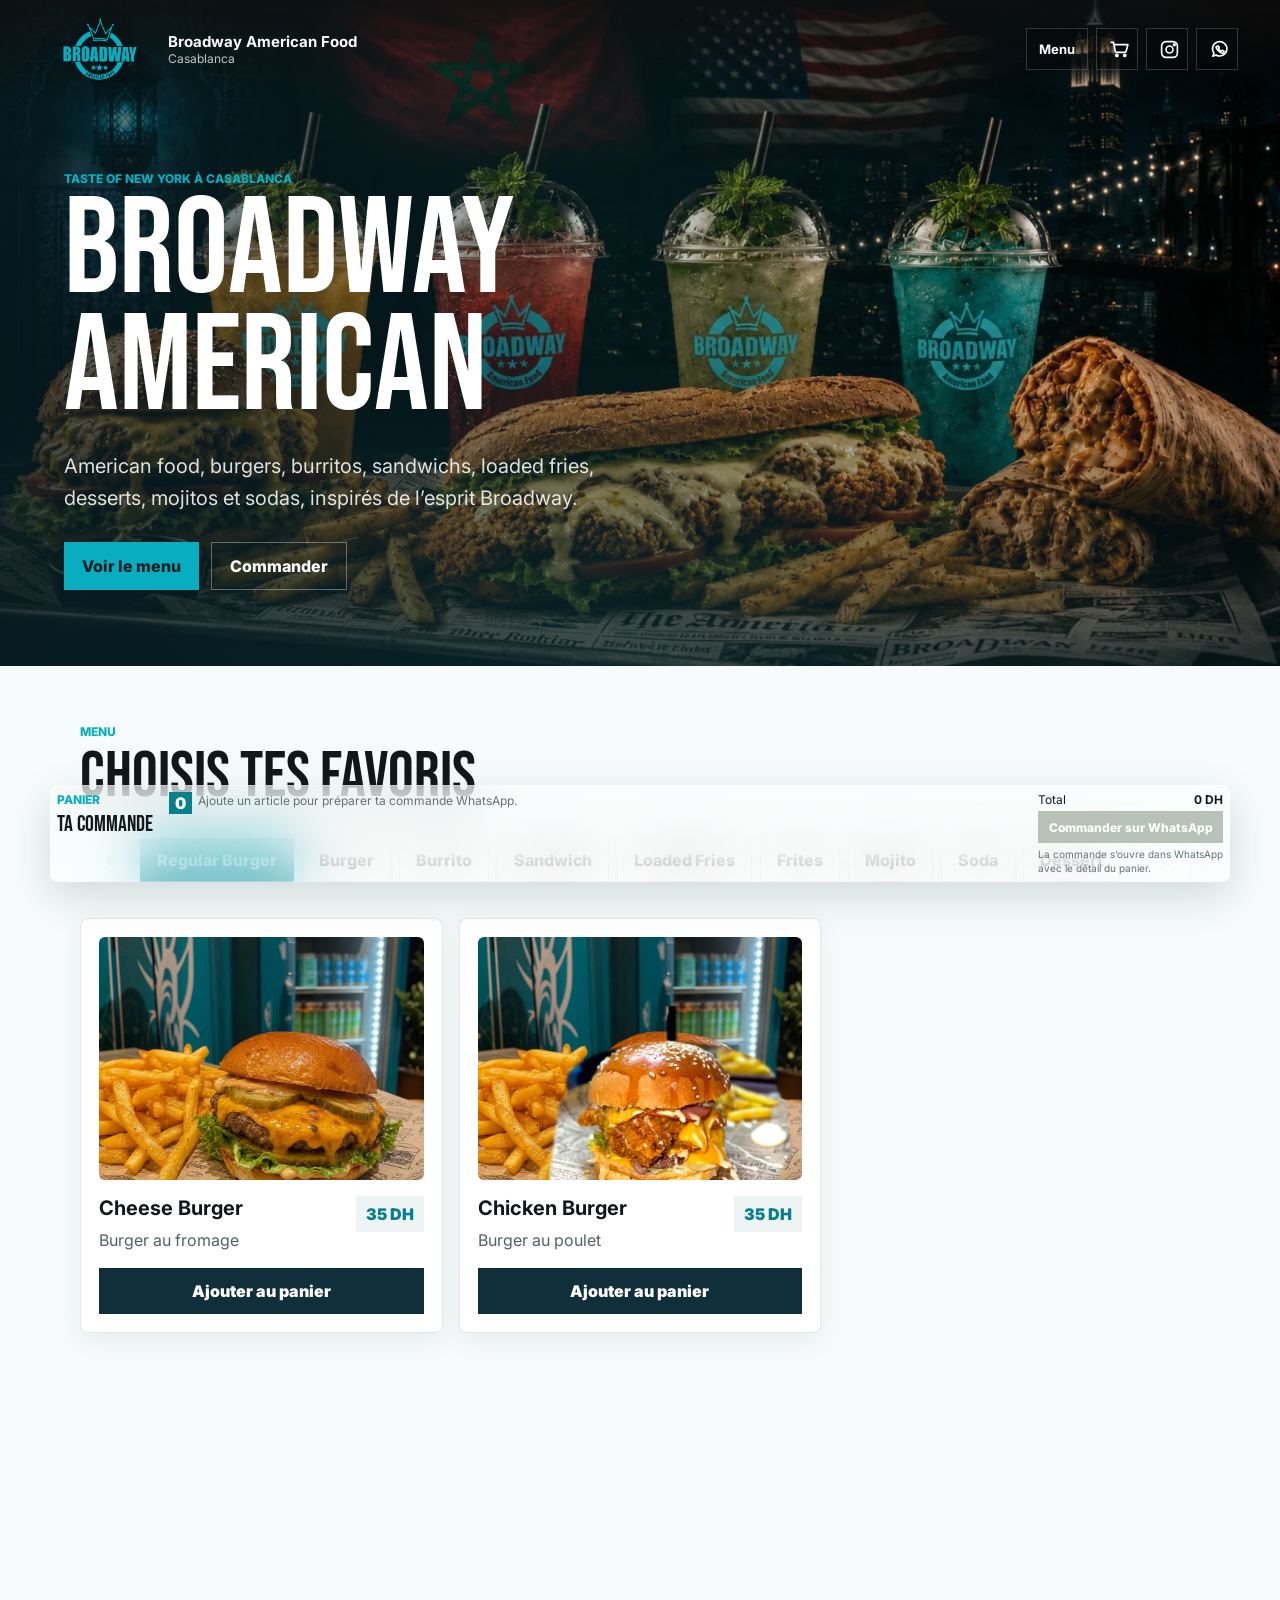
==== index.html @ f065720f "Initial Broadway website" ====
<!doctype html>
<html lang="fr">
  <head>
    <meta charset="utf-8" />
    <meta name="viewport" content="width=device-width, initial-scale=1" />
    <title>Broadway American Casablanca</title>
    <meta
      name="description"
      content="Menu en ligne Broadway American Casablanca avec commande directe via WhatsApp."
    />
    <link rel="icon" type="image/png" href="./assets/logo-broadway-256.png" />
    <link rel="preconnect" href="https://fonts.googleapis.com" />
    <link rel="preconnect" href="https://fonts.gstatic.com" crossorigin />
    <link
      href="https://fonts.googleapis.com/css2?family=Bebas+Neue&family=Inter:wght@400;600;700;800&display=swap"
      rel="stylesheet"
    />
    <link rel="stylesheet" href="./styles.css" />
  </head>
  <body>
    <header class="site-header">
      <a class="brand" href="#top" aria-label="Broadway American Casablanca">
        <img class="brand-logo" src="./assets/logo-broadway-transparent-turquoise.png" alt="Broadway American Food" />
        <span>
          <strong>Broadway American Food</strong>
          <small>Casablanca</small>
        </span>
      </a>
      <nav class="top-nav" aria-label="Navigation principale">
        <a class="nav-text" href="#menu">Menu</a>
        <a class="nav-icon" href="#panier" aria-label="Panier">
          <svg viewBox="0 0 24 24" aria-hidden="true">
            <path d="M6.5 6.5h15l-1.8 7.2a2 2 0 0 1-2 1.5H9a2 2 0 0 1-2-1.6L5.2 3.8H2.5" />
            <path d="M9 20a1.2 1.2 0 1 0 0-2.4A1.2 1.2 0 0 0 9 20Z" />
            <path d="M18 20a1.2 1.2 0 1 0 0-2.4A1.2 1.2 0 0 0 18 20Z" />
          </svg>
        </a>
        <a class="nav-icon" href="https://www.instagram.com/broadway.officiel/" target="_blank" rel="noreferrer" aria-label="Instagram">
          <svg viewBox="0 0 24 24" aria-hidden="true">
            <rect x="3" y="3" width="18" height="18" rx="5" />
            <circle cx="12" cy="12" r="4" />
            <circle cx="17.5" cy="6.5" r="1" />
          </svg>
        </a>
        <a class="nav-icon" id="navWhatsapp" href="https://wa.me/212669072070" target="_blank" rel="noreferrer" aria-label="WhatsApp">
          <svg viewBox="0 0 24 24" aria-hidden="true">
            <path d="M4.4 19.6 5.6 16A8.2 8.2 0 1 1 8 18.2Z" />
            <path d="M9.3 8.7c.2-.5.4-.6.7-.6h.5c.2 0 .4.1.5.4l.6 1.4c.1.3.1.5-.1.7l-.4.5c-.1.2-.1.4.1.6.5.9 1.3 1.7 2.3 2.2.2.1.4.1.6-.1l.6-.7c.2-.2.4-.2.7-.1l1.4.7c.3.1.4.3.4.6 0 .7-.3 1.3-.9 1.6-.7.4-2 .1-3.2-.5-1.8-.9-3.5-2.6-4.4-4.3-.6-1.1-.8-2-.4-2.4Z" />
          </svg>
        </a>
      </nav>
    </header>

    <main id="top">
      <section class="hero" aria-label="Broadway American Casablanca">
        <img src="./assets/hero-broadway-spread.webp" alt="Menu Broadway American Food avec burger, sandwich, burrito, frites et mojitos" />
        <div class="hero-overlay"></div>
        <div class="hero-content">
          <p class="eyebrow">Taste of New York à Casablanca</p>
          <h1>Broadway American</h1>
          <p>
            American food, burgers, burritos, sandwichs, loaded fries, desserts,
            mojitos et sodas, inspirés de l’esprit Broadway.
          </p>
          <div class="hero-actions">
            <a class="button primary" href="#menu">Voir le menu</a>
            <a class="button ghost" href="#panier">Commander</a>
          </div>
        </div>
      </section>

      <section class="menu-section" id="menu">
        <div class="section-heading">
          <p class="eyebrow">Menu</p>
          <h2>Choisis tes favoris</h2>
        </div>

        <div class="category-carousel" aria-label="Catégories du menu">
          <button class="carousel-arrow" type="button" id="categoryPrev" aria-label="Catégories précédentes">
            <svg viewBox="0 0 24 24" aria-hidden="true">
              <path d="m15 18-6-6 6-6" />
            </svg>
          </button>
          <div class="category-tabs" id="categoryTabs" role="tablist" aria-label="Catégories du menu">
            <button class="tab active" type="button" data-category="regular-burger">Regular Burger</button>
            <button class="tab" type="button" data-category="burger">Burger</button>
            <button class="tab" type="button" data-category="burrito">Burrito</button>
            <button class="tab" type="button" data-category="sandwich">Sandwich</button>
            <button class="tab" type="button" data-category="loaded-fries">Loaded Fries</button>
            <button class="tab" type="button" data-category="frites">Frites</button>
            <button class="tab" type="button" data-category="mojito">Mojito</button>
            <button class="tab" type="button" data-category="soda">Soda</button>
            <button class="tab" type="button" data-category="dessert">Dessert</button>
          </div>
          <button class="carousel-arrow" type="button" id="categoryNext" aria-label="Catégories suivantes">
            <svg viewBox="0 0 24 24" aria-hidden="true">
              <path d="m9 6 6 6-6 6" />
            </svg>
          </button>
        </div>

        <div class="menu-grid" id="menuGrid" aria-live="polite"></div>
      </section>

      <aside class="cart-panel" id="panier" aria-label="Panier">
        <div class="cart-header">
          <div>
            <p class="eyebrow">Panier</p>
            <h2>Ta commande</h2>
          </div>
          <span class="cart-count" id="cartCount">0</span>
        </div>

        <div class="cart-items" id="cartItems">
          <p class="empty-cart">Ajoute un article pour préparer ta commande WhatsApp.</p>
        </div>

        <div class="cart-footer">
          <div class="total-row">
            <span>Total</span>
            <strong id="cartTotal">0 DH</strong>
          </div>
          <button class="whatsapp-button" type="button" id="whatsappButton" disabled>
            Commander sur WhatsApp
          </button>
          <p class="hint">La commande s’ouvre dans WhatsApp avec le détail du panier.</p>
        </div>
      </aside>
    </main>

    <script src="./script.js"></script>
  </body>
</html>
---- styles.css ----
:root {
  --ink: #12171a;
  --paper: #f7fbfb;
  --cream: #e8f5f3;
  --aqua: #08aebf;
  --aqua-dark: #087f8c;
  --navy: #102f3a;
  --red: #e63846;
  --gold: #f4b643;
  --smoke: #eef4f4;
  --shadow: 0 18px 50px rgba(16, 47, 58, 0.16);
}

* {
  box-sizing: border-box;
}

html {
  scroll-behavior: smooth;
}

body {
  margin: 0;
  font-family: Inter, system-ui, -apple-system, BlinkMacSystemFont, "Segoe UI", sans-serif;
  color: var(--ink);
  background:
    linear-gradient(180deg, rgba(95, 196, 189, 0.12), rgba(247, 251, 251, 0) 320px),
    var(--paper);
}

button,
a {
  font: inherit;
}

a {
  color: inherit;
  text-decoration: none;
}

.site-header {
  position: fixed;
  z-index: 10;
  top: 0;
  left: 0;
  right: 0;
  display: flex;
  align-items: center;
  justify-content: space-between;
  gap: 18px;
  padding: 14px clamp(16px, 4vw, 42px);
  color: #fff;
  background: linear-gradient(180deg, rgba(16, 16, 16, 0.78), rgba(16, 16, 16, 0));
}

.brand {
  display: inline-flex;
  align-items: center;
  gap: 10px;
  min-width: 0;
}

.brand-logo {
  width: 116px;
  height: 70px;
  object-fit: contain;
  filter: drop-shadow(0 8px 14px rgba(0, 0, 0, 0.32));
}

.brand strong,
.brand small {
  display: block;
}

.brand strong {
  font-size: 15px;
}

.brand small {
  color: rgba(255, 255, 255, 0.76);
  font-size: 12px;
}

.top-nav {
  display: flex;
  align-items: center;
  gap: 8px;
}

.top-nav a {
  display: inline-grid;
  place-items: center;
  min-width: 42px;
  min-height: 42px;
  padding: 0 12px;
  border: 1px solid rgba(255, 255, 255, 0.18);
  background: rgba(0, 0, 0, 0.2);
  color: #fff;
  font-size: 13px;
  font-weight: 700;
  transition: background 160ms ease, border-color 160ms ease, transform 160ms ease;
}

.top-nav a:hover {
  border-color: rgba(255, 255, 255, 0.42);
  background: rgba(8, 174, 191, 0.32);
  transform: translateY(-1px);
}

.top-nav .nav-text {
  min-width: auto;
}

.nav-icon {
  width: 42px;
  padding: 0;
}

.nav-icon svg {
  width: 21px;
  height: 21px;
  fill: none;
  stroke: currentColor;
  stroke-linecap: round;
  stroke-linejoin: round;
  stroke-width: 1.9;
}

.hero {
  position: relative;
  min-height: min(74vh, 760px);
  display: grid;
  align-items: end;
  overflow: hidden;
  background: #050b0d;
}

.hero img {
  position: absolute;
  inset: 0;
  width: 100%;
  height: 100%;
  object-fit: cover;
  object-position: center;
}

.hero-overlay {
  position: absolute;
  inset: 0;
  background:
    linear-gradient(90deg, rgba(7, 30, 36, 0.72), rgba(12, 72, 76, 0.28) 48%, rgba(0, 0, 0, 0.02)),
    linear-gradient(0deg, rgba(7, 30, 36, 0.62), rgba(7, 30, 36, 0) 48%);
}

.hero-content {
  position: relative;
  max-width: 720px;
  padding: 120px clamp(18px, 5vw, 72px) 76px;
  color: #fff;
}

.eyebrow {
  margin: 0 0 8px;
  color: var(--aqua);
  font-size: 12px;
  font-weight: 800;
  letter-spacing: 0;
  text-transform: uppercase;
}

h1,
h2 {
  margin: 0;
  font-family: "Bebas Neue", Impact, sans-serif;
  font-weight: 400;
  letter-spacing: 0;
}

h1 {
  font-size: clamp(58px, 12vw, 136px);
  line-height: 0.86;
}

h2 {
  font-size: clamp(34px, 6vw, 64px);
  line-height: 0.95;
}

.hero-content p:not(.eyebrow) {
  max-width: 590px;
  margin: 22px 0 0;
  color: rgba(255, 255, 255, 0.86);
  font-size: clamp(16px, 2vw, 20px);
  line-height: 1.6;
}

.hero-actions {
  display: flex;
  flex-wrap: wrap;
  gap: 12px;
  margin-top: 28px;
}

.button,
.whatsapp-button {
  border: 0;
  cursor: pointer;
  font-weight: 800;
}

.button {
  display: inline-flex;
  align-items: center;
  justify-content: center;
  min-height: 48px;
  padding: 13px 18px;
}

.primary {
  background: var(--aqua);
  color: #071e24;
}

.ghost {
  border: 1px solid rgba(255, 255, 255, 0.34);
  color: #fff;
}

.menu-section {
  padding: 58px clamp(16px, 4vw, 42px) 330px;
}

.section-heading {
  max-width: 1120px;
  margin: 0 auto 22px;
}

.category-carousel {
  position: sticky;
  z-index: 8;
  top: 70px;
  display: grid;
  grid-template-columns: 44px minmax(0, 1fr) 44px;
  gap: 8px;
  max-width: 1120px;
  margin: 0 auto 28px;
  padding: 8px;
  background: rgba(247, 251, 251, 0.92);
  backdrop-filter: blur(14px);
}

.category-tabs {
  display: flex;
  gap: 8px;
  min-width: 0;
  overflow-x: auto;
  scroll-behavior: smooth;
  scrollbar-width: none;
}

.category-tabs::-webkit-scrollbar {
  display: none;
}

.carousel-arrow {
  display: grid;
  place-items: center;
  width: 44px;
  min-height: 44px;
  border: 1px solid rgba(22, 22, 22, 0.14);
  background: #fff;
  color: var(--aqua-dark);
  cursor: pointer;
}

.carousel-arrow:disabled {
  cursor: not-allowed;
  opacity: 0.34;
}

.carousel-arrow svg {
  width: 22px;
  height: 22px;
  fill: none;
  stroke: currentColor;
  stroke-linecap: round;
  stroke-linejoin: round;
  stroke-width: 2.4;
}

.tab {
  flex: 0 0 auto;
  min-height: 44px;
  padding: 0 16px;
  border: 1px solid rgba(22, 22, 22, 0.14);
  background: #fff;
  color: var(--ink);
  cursor: pointer;
  font-weight: 800;
  white-space: nowrap;
}

.tab.active {
  border-color: var(--aqua-dark);
  background: var(--aqua-dark);
  color: #fff;
}

.menu-grid {
  display: grid;
  grid-template-columns: repeat(3, minmax(0, 1fr));
  gap: 16px;
  max-width: 1120px;
  margin: 0 auto;
}

.menu-card {
  display: grid;
  gap: 16px;
  grid-template-rows: auto 1fr auto;
  min-height: 360px;
  padding: 18px;
  border: 1px solid rgba(22, 22, 22, 0.1);
  border-radius: 8px;
  background: #fff;
  box-shadow: 0 8px 26px rgba(16, 47, 58, 0.07);
}

.menu-card-image {
  width: 100%;
  aspect-ratio: 4 / 3;
  object-fit: cover;
  border-radius: 6px;
  background: var(--smoke);
}

.menu-card-top {
  display: flex;
  align-items: flex-start;
  justify-content: space-between;
  gap: 12px;
}

.menu-card h3 {
  margin: 0;
  font-size: 20px;
}

.menu-card p {
  margin: 8px 0 0;
  color: #536165;
  line-height: 1.5;
}

.price {
  flex: 0 0 auto;
  padding: 8px 10px;
  background: var(--smoke);
  color: var(--aqua-dark);
  font-weight: 900;
}

.add-button {
  align-self: end;
  width: 100%;
  min-height: 46px;
  border: 0;
  background: var(--navy);
  color: #fff;
  cursor: pointer;
  font-weight: 900;
}

.cart-panel {
  position: fixed;
  z-index: 12;
  left: clamp(12px, 3vw, 28px);
  right: clamp(12px, 3vw, 28px);
  bottom: 18px;
  display: grid;
  grid-template-columns: 135px 1fr 185px;
  gap: 6px;
  align-items: start;
  max-width: 1180px;
  margin: 0 auto;
  padding: 6px;
  border: 1px solid rgba(255, 255, 255, 0.28);
  border-radius: 8px;
  background: rgba(255, 255, 255, 0.46);
  box-shadow: 0 14px 42px rgba(16, 47, 58, 0.16);
  backdrop-filter: blur(28px) saturate(150%);
}

.cart-header {
  display: flex;
  align-items: flex-start;
  justify-content: space-between;
  gap: 6px;
}

.cart-header h2 {
  font-size: 22px;
}

.cart-count {
  display: grid;
  place-items: center;
  min-width: 22px;
  height: 22px;
  padding: 0 6px;
  background: var(--aqua-dark);
  color: #fff;
  font-weight: 900;
}

.cart-items {
  display: flex;
  gap: 5px;
  min-height: 40px;
  max-height: 72px;
  overflow: auto;
}

.empty-cart {
  margin: 0;
  color: #657274;
  font-size: 12px;
  line-height: 1.5;
}

.cart-item {
  min-width: 132px;
  padding: 5px;
  border: 1px solid rgba(255, 255, 255, 0.32);
  background: rgba(255, 255, 255, 0.58);
  box-shadow: 0 6px 18px rgba(16, 47, 58, 0.06);
}

.cart-item strong {
  display: block;
  margin-bottom: 2px;
  font-size: 11px;
}

.cart-controls {
  display: flex;
  align-items: center;
  justify-content: space-between;
  gap: 5px;
  font-size: 11px;
}

.qty-controls {
  display: inline-flex;
  align-items: center;
  gap: 4px;
}

.qty-controls button {
  display: grid;
  place-items: center;
  width: 20px;
  height: 20px;
  border: 1px solid rgba(22, 22, 22, 0.16);
  background: var(--cream);
  cursor: pointer;
  font-weight: 900;
}

.cart-footer {
  display: grid;
  gap: 4px;
}

.total-row {
  display: flex;
  align-items: center;
  justify-content: space-between;
  gap: 6px;
  font-size: 12px;
}

.whatsapp-button {
  min-height: 32px;
  padding: 0 10px;
  background: #1f9f57;
  color: #fff;
  font-size: 12px;
}

.whatsapp-button:disabled {
  cursor: not-allowed;
  background: #b9c2b9;
}

.hint {
  margin: 0;
  color: #657274;
  font-size: 10px;
  line-height: 1.4;
}

@media (max-width: 920px) {
  .menu-grid {
    grid-template-columns: repeat(2, minmax(0, 1fr));
  }

  .cart-panel {
    grid-template-columns: 1fr;
    max-height: 32vh;
    overflow: auto;
    padding: 6px;
  }

  .cart-items {
    flex-direction: column;
    max-height: 72px;
  }

  .cart-item {
    min-width: 0;
  }
}

@media (max-width: 640px) {
  .site-header {
    align-items: flex-start;
  }

  .top-nav a {
    min-width: 36px;
    min-height: 36px;
    padding: 0 9px;
    font-size: 12px;
  }

  .nav-icon {
    width: 36px;
    padding: 0;
  }

  .nav-icon svg {
    width: 19px;
    height: 19px;
  }

  .brand strong {
    max-width: 140px;
  }

  .hero {
    min-height: 62vh;
  }

  .hero-content {
    padding-bottom: 54px;
  }

  .menu-grid {
    grid-template-columns: 1fr;
  }

  .menu-section {
    padding-bottom: 235px;
  }

  .cart-panel {
    left: 10px;
    right: 10px;
    bottom: 12px;
    gap: 5px;
    max-height: 30vh;
    padding: 6px;
  }

  .cart-header h2 {
    font-size: 21px;
  }

  .cart-items {
    min-height: 36px;
    max-height: 68px;
  }

  .whatsapp-button {
    min-height: 32px;
  }
}
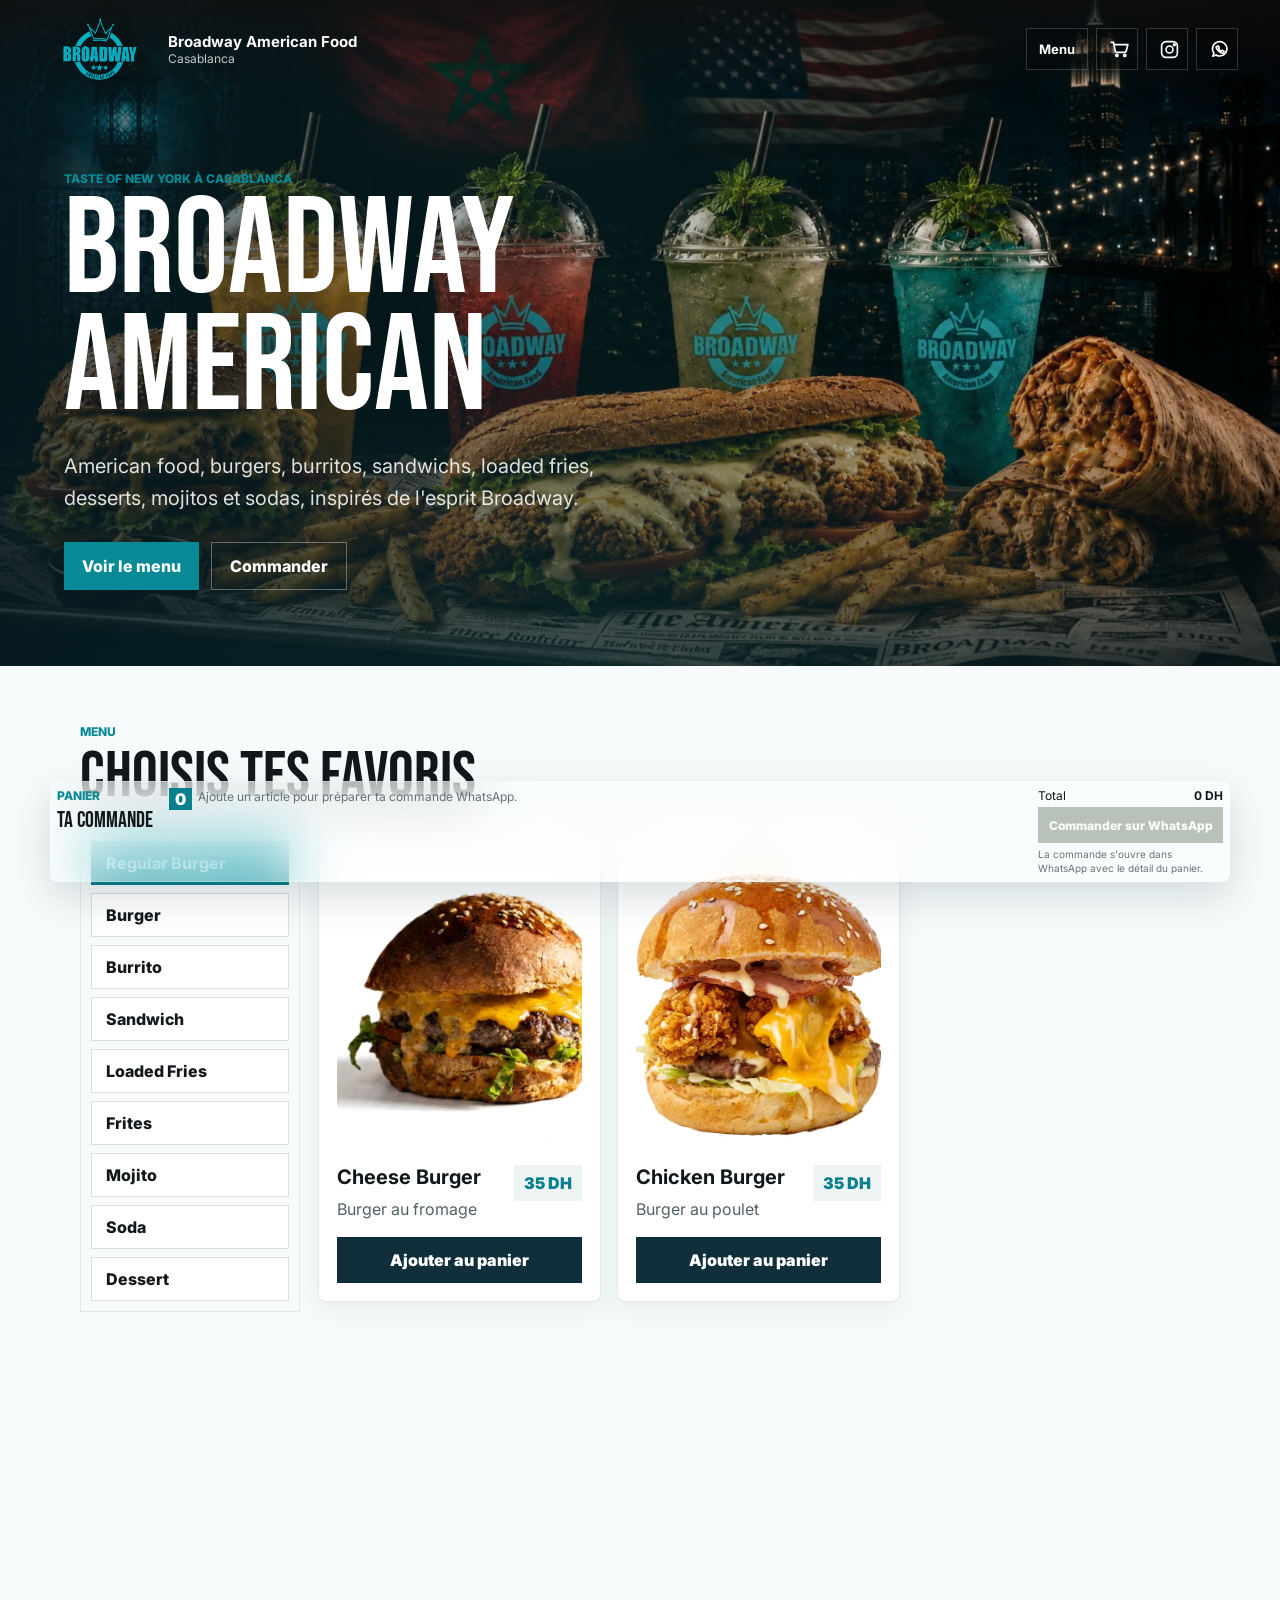
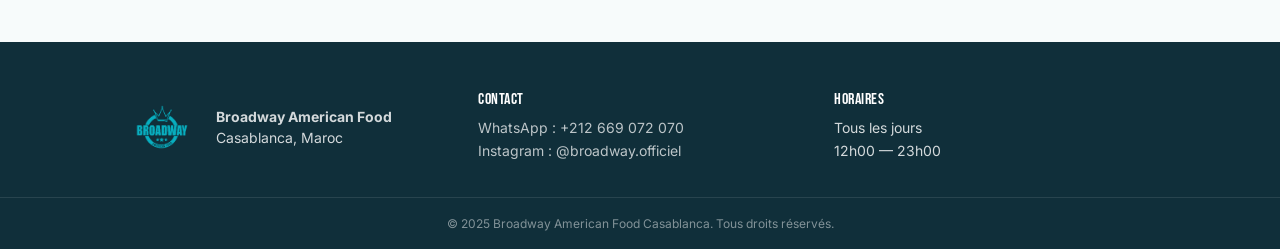
==== commit 87aa3fce: "Optimize Broadway menu for GitHub Pages" ====
--- a/index.html
+++ b/index.html
@@ -3,12 +3,34 @@
   <head>
     <meta charset="utf-8" />
     <meta name="viewport" content="width=device-width, initial-scale=1" />
-    <title>Broadway American Casablanca</title>
+    <title>Broadway American Casablanca — Menu & Commande en ligne</title>
     <meta
       name="description"
-      content="Menu en ligne Broadway American Casablanca avec commande directe via WhatsApp."
+      content="Broadway American Food Casablanca : burgers, burritos, sandwichs, loaded fries, mojitos et desserts. Commandez directement via WhatsApp."
     />
+
+    <!-- Open Graph -->
+    <meta property="og:type" content="restaurant" />
+    <meta property="og:title" content="Broadway American Food — Casablanca" />
+    <meta property="og:description" content="Burgers, burritos, sandwichs, loaded fries, mojitos et desserts inspirés de l'esprit Broadway. Commandez via WhatsApp." />
+    <meta property="og:image" content="https://hamadabroadway.github.io/broadway/assets/hero-broadway-spread.webp" />
+    <meta property="og:locale" content="fr_MA" />
+
+    <!-- Twitter Card -->
+    <meta name="twitter:card" content="summary_large_image" />
+    <meta name="twitter:title" content="Broadway American Food — Casablanca" />
+    <meta name="twitter:description" content="American food, burgers, burritos, loaded fries, mojitos. Commandez via WhatsApp." />
+    <meta name="twitter:image" content="https://hamadabroadway.github.io/broadway/assets/hero-broadway-spread.webp" />
+
+    <!-- PWA -->
+    <link rel="manifest" href="./manifest.json" />
+    <meta name="theme-color" content="#08aebf" />
+    <meta name="apple-mobile-web-app-capable" content="yes" />
+    <meta name="apple-mobile-web-app-status-bar-style" content="black-translucent" />
+
     <link rel="icon" type="image/png" href="./assets/logo-broadway-256.png" />
+    <link rel="apple-touch-icon" href="./assets/logo-broadway-256.png" />
+    <link rel="preload" as="image" href="./assets/hero-broadway-spread.webp" type="image/webp" fetchpriority="high" />
     <link rel="preconnect" href="https://fonts.googleapis.com" />
     <link rel="preconnect" href="https://fonts.gstatic.com" crossorigin />
     <link
@@ -16,11 +38,44 @@
       rel="stylesheet"
     />
     <link rel="stylesheet" href="./styles.css" />
+
+    <!-- Schema.org JSON-LD -->
+    <script type="application/ld+json">
+    {
+      "@context": "https://schema.org",
+      "@type": "Restaurant",
+      "name": "Broadway American Food",
+      "image": "./assets/hero-broadway-spread.webp",
+      "address": {
+        "@type": "PostalAddress",
+        "streetAddress": "Casablanca",
+        "addressLocality": "Casablanca",
+        "addressCountry": "MA"
+      },
+      "servesCuisine": ["American", "Fast Food", "Burgers"],
+      "priceRange": "$$",
+      "telephone": "+212669072070",
+      "url": "https://hamadabroadway.github.io/broadway/",
+      "hasMenu": {
+        "@type": "Menu",
+        "hasMenuSection": [
+          {
+            "@type": "MenuSection",
+            "name": "Burgers",
+            "hasMenuItem": [
+              {"@type": "MenuItem", "name": "Easy Cheezy", "offers": {"@type": "Offer", "price": "37", "priceCurrency": "MAD"}},
+              {"@type": "MenuItem", "name": "Broadway Burger", "offers": {"@type": "Offer", "price": "57", "priceCurrency": "MAD"}}
+            ]
+          }
+        ]
+      }
+    }
+    </script>
   </head>
   <body>
     <header class="site-header">
       <a class="brand" href="#top" aria-label="Broadway American Casablanca">
-        <img class="brand-logo" src="./assets/logo-broadway-transparent-turquoise.png" alt="Broadway American Food" />
+        <img class="brand-logo" src="./assets/logo-broadway-transparent-turquoise.png" alt="Broadway American Food" width="116" height="70" />
         <span>
           <strong>Broadway American Food</strong>
           <small>Casablanca</small>
@@ -34,6 +89,7 @@
             <path d="M9 20a1.2 1.2 0 1 0 0-2.4A1.2 1.2 0 0 0 9 20Z" />
             <path d="M18 20a1.2 1.2 0 1 0 0-2.4A1.2 1.2 0 0 0 18 20Z" />
           </svg>
+          <span class="cart-badge" id="cartBadge" hidden>0</span>
         </a>
         <a class="nav-icon" href="https://www.instagram.com/broadway.officiel/" target="_blank" rel="noreferrer" aria-label="Instagram">
           <svg viewBox="0 0 24 24" aria-hidden="true">
@@ -53,14 +109,17 @@
 
     <main id="top">
       <section class="hero" aria-label="Broadway American Casablanca">
-        <img src="./assets/hero-broadway-spread.webp" alt="Menu Broadway American Food avec burger, sandwich, burrito, frites et mojitos" />
+        <picture>
+          <source srcset="./assets/hero-broadway-spread.webp" type="image/webp" />
+          <img src="./assets/hero-broadway-spread.jpeg" alt="Menu Broadway American Food avec burger, sandwich, burrito, frites et mojitos" width="1200" height="800" loading="eager" decoding="async" fetchpriority="high" />
+        </picture>
         <div class="hero-overlay"></div>
         <div class="hero-content">
           <p class="eyebrow">Taste of New York à Casablanca</p>
           <h1>Broadway American</h1>
           <p>
             American food, burgers, burritos, sandwichs, loaded fries, desserts,
-            mojitos et sodas, inspirés de l’esprit Broadway.
+            mojitos et sodas, inspirés de l'esprit Broadway.
           </p>
           <div class="hero-actions">
             <a class="button primary" href="#menu">Voir le menu</a>
@@ -75,59 +134,94 @@
           <h2>Choisis tes favoris</h2>
         </div>
 
-        <div class="category-carousel" aria-label="Catégories du menu">
-          <button class="carousel-arrow" type="button" id="categoryPrev" aria-label="Catégories précédentes">
-            <svg viewBox="0 0 24 24" aria-hidden="true">
-              <path d="m15 18-6-6 6-6" />
-            </svg>
-          </button>
-          <div class="category-tabs" id="categoryTabs" role="tablist" aria-label="Catégories du menu">
-            <button class="tab active" type="button" data-category="regular-burger">Regular Burger</button>
-            <button class="tab" type="button" data-category="burger">Burger</button>
-            <button class="tab" type="button" data-category="burrito">Burrito</button>
-            <button class="tab" type="button" data-category="sandwich">Sandwich</button>
-            <button class="tab" type="button" data-category="loaded-fries">Loaded Fries</button>
-            <button class="tab" type="button" data-category="frites">Frites</button>
-            <button class="tab" type="button" data-category="mojito">Mojito</button>
-            <button class="tab" type="button" data-category="soda">Soda</button>
-            <button class="tab" type="button" data-category="dessert">Dessert</button>
-          </div>
-          <button class="carousel-arrow" type="button" id="categoryNext" aria-label="Catégories suivantes">
-            <svg viewBox="0 0 24 24" aria-hidden="true">
-              <path d="m9 6 6 6-6 6" />
-            </svg>
-          </button>
-        </div>
-
-        <div class="menu-grid" id="menuGrid" aria-live="polite"></div>
+        <div class="menu-content">
+          <div class="category-carousel" aria-label="Catégories du menu">
+            <button class="carousel-arrow" type="button" id="categoryPrev" aria-label="Catégories précédentes">
+              <svg viewBox="0 0 24 24" aria-hidden="true">
+                <path d="m15 18-6-6 6-6" />
+              </svg>
+            </button>
+            <div class="category-tabs" id="categoryTabs" role="tablist" aria-label="Catégories du menu">
+              <button class="tab active" role="tab" aria-selected="true" type="button" data-category="regular-burger">Regular Burger</button>
+              <button class="tab" role="tab" aria-selected="false" type="button" data-category="burger">Burger</button>
+              <button class="tab" role="tab" aria-selected="false" type="button" data-category="burrito">Burrito</button>
+              <button class="tab" role="tab" aria-selected="false" type="button" data-category="sandwich">Sandwich</button>
+              <button class="tab" role="tab" aria-selected="false" type="button" data-category="loaded-fries">Loaded Fries</button>
+              <button class="tab" role="tab" aria-selected="false" type="button" data-category="frites">Frites</button>
+              <button class="tab" role="tab" aria-selected="false" type="button" data-category="mojito">Mojito</button>
+              <button class="tab" role="tab" aria-selected="false" type="button" data-category="soda">Soda</button>
+              <button class="tab" role="tab" aria-selected="false" type="button" data-category="dessert">Dessert</button>
+            </div>
+            <button class="carousel-arrow" type="button" id="categoryNext" aria-label="Catégories suivantes">
+              <svg viewBox="0 0 24 24" aria-hidden="true">
+                <path d="m9 6 6 6-6 6" />
+              </svg>
+            </button>
+          </div>
+
+          <div class="menu-grid" id="menuGrid" aria-live="polite"></div>
+        </div>
       </section>
 
       <aside class="cart-panel" id="panier" aria-label="Panier">
-        <div class="cart-header">
-          <div>
-            <p class="eyebrow">Panier</p>
-            <h2>Ta commande</h2>
-          </div>
-          <span class="cart-count" id="cartCount">0</span>
-        </div>
-
-        <div class="cart-items" id="cartItems">
-          <p class="empty-cart">Ajoute un article pour préparer ta commande WhatsApp.</p>
-        </div>
-
-        <div class="cart-footer">
-          <div class="total-row">
-            <span>Total</span>
-            <strong id="cartTotal">0 DH</strong>
-          </div>
-          <button class="whatsapp-button" type="button" id="whatsappButton" disabled>
-            Commander sur WhatsApp
-          </button>
-          <p class="hint">La commande s’ouvre dans WhatsApp avec le détail du panier.</p>
+        <button class="cart-toggle" type="button" id="cartToggle" aria-label="Réduire le panier">
+          <svg viewBox="0 0 24 24" aria-hidden="true"><path d="m6 9 6 6 6-6"/></svg>
+        </button>
+        <div class="cart-body" id="cartBody">
+          <div class="cart-header">
+            <div>
+              <p class="eyebrow">Panier</p>
+              <h2>Ta commande</h2>
+            </div>
+            <span class="cart-count" id="cartCount">0</span>
+          </div>
+
+          <div class="cart-items" id="cartItems">
+            <p class="empty-cart">Ajoute un article pour préparer ta commande WhatsApp.</p>
+          </div>
+
+          <div class="cart-footer">
+            <div class="total-row">
+              <span>Total</span>
+              <strong id="cartTotal">0 DH</strong>
+            </div>
+            <button class="whatsapp-button" type="button" id="whatsappButton" disabled>
+              Commander sur WhatsApp
+            </button>
+            <p class="hint">La commande s'ouvre dans WhatsApp avec le détail du panier.</p>
+          </div>
         </div>
       </aside>
     </main>
 
-    <script src="./script.js"></script>
+    <footer class="site-footer">
+      <div class="footer-inner">
+        <div class="footer-brand">
+          <img src="./assets/logo-broadway-transparent-turquoise.png" alt="Broadway American Food" width="80" height="48" />
+          <p><strong>Broadway American Food</strong><br>Casablanca, Maroc</p>
+        </div>
+        <div class="footer-links">
+          <h3>Contact</h3>
+          <ul>
+            <li><a href="https://wa.me/212669072070" target="_blank" rel="noreferrer">WhatsApp : +212 669 072 070</a></li>
+            <li><a href="https://www.instagram.com/broadway.officiel/" target="_blank" rel="noreferrer">Instagram : @broadway.officiel</a></li>
+          </ul>
+        </div>
+        <div class="footer-links">
+          <h3>Horaires</h3>
+          <ul>
+            <li>Tous les jours</li>
+            <li>12h00 — 23h00</li>
+          </ul>
+        </div>
+      </div>
+      <div class="footer-bottom">
+        <p>&copy; 2025 Broadway American Food Casablanca. Tous droits réservés.</p>
+      </div>
+    </footer>
+
+    <div class="toast" id="toast" aria-live="assertive" hidden>Ajouté au panier !</div>
+
+    <script src="./script.js" defer></script>
   </body>
 </html>
--- a/styles.css
+++ b/styles.css
@@ -2,7 +2,7 @@
   --ink: #12171a;
   --paper: #f7fbfb;
   --cream: #e8f5f3;
-  --aqua: #08aebf;
+  --aqua: #078a96;
   --aqua-dark: #087f8c;
   --navy: #102f3a;
   --red: #e63846;
@@ -90,6 +90,7 @@
 .top-nav a {
   display: inline-grid;
   place-items: center;
+  position: relative;
   min-width: 42px;
   min-height: 42px;
   padding: 0 12px;
@@ -126,6 +127,22 @@
   stroke-width: 1.9;
 }
 
+.cart-badge {
+  position: absolute;
+  top: -4px;
+  right: -4px;
+  min-width: 18px;
+  height: 18px;
+  padding: 0 5px;
+  border-radius: 9px;
+  background: var(--red);
+  color: #fff;
+  font-size: 10px;
+  font-weight: 900;
+  line-height: 18px;
+  text-align: center;
+}
+
 .hero {
   position: relative;
   min-height: min(74vh, 760px);
@@ -218,7 +235,7 @@
 
 .primary {
   background: var(--aqua);
-  color: #071e24;
+  color: #fff;
 }
 
 .ghost {
@@ -235,27 +252,34 @@
   margin: 0 auto 22px;
 }
 
+.menu-content {
+  display: grid;
+  grid-template-columns: 220px minmax(0, 1fr);
+  gap: 18px;
+  max-width: 1120px;
+  margin: 0 auto;
+  align-items: start;
+}
+
 .category-carousel {
   position: sticky;
   z-index: 8;
-  top: 70px;
-  display: grid;
-  grid-template-columns: 44px minmax(0, 1fr) 44px;
-  gap: 8px;
-  max-width: 1120px;
-  margin: 0 auto 28px;
-  padding: 8px;
+  top: 82px;
+  display: block;
+  padding: 10px;
+  border: 1px solid rgba(22, 22, 22, 0.08);
   background: rgba(247, 251, 251, 0.92);
   backdrop-filter: blur(14px);
 }
 
 .category-tabs {
   display: flex;
+  flex-direction: column;
   gap: 8px;
-  min-width: 0;
-  overflow-x: auto;
+  max-height: calc(100vh - 110px);
+  overflow-y: auto;
   scroll-behavior: smooth;
-  scrollbar-width: none;
+  scrollbar-width: thin;
 }
 
 .category-tabs::-webkit-scrollbar {
@@ -263,7 +287,7 @@
 }
 
 .carousel-arrow {
-  display: grid;
+  display: none;
   place-items: center;
   width: 44px;
   min-height: 44px;
@@ -289,14 +313,15 @@
 }
 
 .tab {
-  flex: 0 0 auto;
+  width: 100%;
   min-height: 44px;
-  padding: 0 16px;
+  padding: 0 14px;
   border: 1px solid rgba(22, 22, 22, 0.14);
   background: #fff;
   color: var(--ink);
   cursor: pointer;
   font-weight: 800;
+  text-align: left;
   white-space: nowrap;
 }
 
@@ -310,11 +335,12 @@
   display: grid;
   grid-template-columns: repeat(3, minmax(0, 1fr));
   gap: 16px;
-  max-width: 1120px;
-  margin: 0 auto;
+  min-width: 0;
 }
 
 .menu-card {
+  content-visibility: auto;
+  contain-intrinsic-size: 420px;
   display: grid;
   gap: 16px;
   grid-template-rows: auto 1fr auto;
@@ -369,26 +395,44 @@
   color: #fff;
   cursor: pointer;
   font-weight: 900;
-}
-
+  transition: background 160ms ease;
+}
+
+.add-button:hover {
+  background: var(--aqua-dark);
+}
+
+.add-button.added {
+  background: #1f9f57;
+}
+
+/* ---------- Cart panel ---------- */
 .cart-panel {
   position: fixed;
   z-index: 12;
   left: clamp(12px, 3vw, 28px);
   right: clamp(12px, 3vw, 28px);
   bottom: 18px;
-  display: grid;
-  grid-template-columns: 135px 1fr 185px;
-  gap: 6px;
-  align-items: start;
   max-width: 1180px;
   margin: 0 auto;
-  padding: 6px;
   border: 1px solid rgba(255, 255, 255, 0.28);
   border-radius: 8px;
   background: rgba(255, 255, 255, 0.46);
   box-shadow: 0 14px 42px rgba(16, 47, 58, 0.16);
   backdrop-filter: blur(28px) saturate(150%);
+  transition: transform 300ms ease;
+}
+
+.cart-toggle {
+  display: none;
+}
+
+.cart-body {
+  display: grid;
+  grid-template-columns: 135px 1fr 185px;
+  gap: 6px;
+  align-items: start;
+  padding: 6px;
 }
 
 .cart-header {
@@ -459,11 +503,12 @@
 .qty-controls button {
   display: grid;
   place-items: center;
-  width: 20px;
-  height: 20px;
+  width: 32px;
+  height: 32px;
   border: 1px solid rgba(22, 22, 22, 0.16);
   background: var(--cream);
   cursor: pointer;
+  font-size: 16px;
   font-weight: 900;
 }
 
@@ -481,7 +526,7 @@
 }
 
 .whatsapp-button {
-  min-height: 32px;
+  min-height: 36px;
   padding: 0 10px;
   background: #1f9f57;
   color: #fff;
@@ -500,15 +545,149 @@
   line-height: 1.4;
 }
 
+/* ---------- Toast notification ---------- */
+.toast {
+  position: fixed;
+  z-index: 20;
+  bottom: 140px;
+  left: 50%;
+  transform: translateX(-50%) translateY(20px);
+  padding: 10px 22px;
+  border-radius: 6px;
+  background: var(--navy);
+  color: #fff;
+  font-size: 14px;
+  font-weight: 700;
+  opacity: 0;
+  transition: opacity 250ms ease, transform 250ms ease;
+  pointer-events: none;
+}
+
+.toast.show {
+  opacity: 1;
+  transform: translateX(-50%) translateY(0);
+}
+
+/* ---------- Footer ---------- */
+.site-footer {
+  background: var(--navy);
+  color: rgba(255, 255, 255, 0.82);
+  font-size: 14px;
+}
+
+.footer-inner {
+  display: grid;
+  grid-template-columns: repeat(auto-fit, minmax(200px, 1fr));
+  gap: 32px;
+  max-width: 1120px;
+  margin: 0 auto;
+  padding: 48px clamp(16px, 4vw, 42px) 32px;
+}
+
+.footer-brand {
+  display: flex;
+  align-items: center;
+  gap: 14px;
+}
+
+.footer-brand img {
+  object-fit: contain;
+}
+
+.footer-brand p {
+  margin: 0;
+  line-height: 1.5;
+}
+
+.footer-links h3 {
+  margin: 0 0 10px;
+  font-size: 16px;
+  font-family: "Bebas Neue", Impact, sans-serif;
+  font-weight: 400;
+  color: #fff;
+  letter-spacing: 0.5px;
+}
+
+.footer-links ul {
+  list-style: none;
+  margin: 0;
+  padding: 0;
+}
+
+.footer-links li {
+  margin-bottom: 6px;
+}
+
+.footer-links a {
+  color: rgba(255, 255, 255, 0.72);
+  transition: color 160ms ease;
+}
+
+.footer-links a:hover {
+  color: var(--aqua);
+}
+
+.footer-bottom {
+  border-top: 1px solid rgba(255, 255, 255, 0.1);
+  padding: 18px clamp(16px, 4vw, 42px);
+  text-align: center;
+  font-size: 12px;
+  color: rgba(255, 255, 255, 0.48);
+}
+
+.footer-bottom p {
+  margin: 0;
+}
+
+/* ---------- Responsive ---------- */
 @media (max-width: 920px) {
+  .menu-content {
+    grid-template-columns: 180px minmax(0, 1fr);
+    gap: 14px;
+  }
+
   .menu-grid {
-    grid-template-columns: repeat(2, minmax(0, 1fr));
-  }
-
-  .cart-panel {
     grid-template-columns: 1fr;
-    max-height: 32vh;
-    overflow: auto;
+  }
+
+  .tab {
+    padding-inline: 12px;
+    font-size: 13px;
+  }
+
+  .cart-toggle {
+    display: grid;
+    place-items: center;
+    width: 100%;
+    min-height: 36px;
+    border: 0;
+    background: transparent;
+    cursor: pointer;
+    color: var(--ink);
+    transition: transform 200ms ease;
+  }
+
+  .cart-toggle svg {
+    width: 22px;
+    height: 22px;
+    fill: none;
+    stroke: currentColor;
+    stroke-linecap: round;
+    stroke-linejoin: round;
+    stroke-width: 2.4;
+    transition: transform 200ms ease;
+  }
+
+  .cart-panel.collapsed .cart-toggle svg {
+    transform: rotate(180deg);
+  }
+
+  .cart-panel.collapsed .cart-body {
+    display: none;
+  }
+
+  .cart-body {
+    grid-template-columns: 1fr;
     padding: 6px;
   }
 
@@ -556,21 +735,68 @@
     padding-bottom: 54px;
   }
 
+  .menu-content {
+    grid-template-columns: 112px minmax(0, 1fr);
+    gap: 10px;
+  }
+
+  .category-carousel {
+    position: sticky;
+    top: 74px;
+    padding: 6px;
+  }
+
+  .category-tabs {
+    gap: 6px;
+    max-height: calc(100vh - 96px);
+    overflow-y: auto;
+  }
+
+  .tab {
+    min-height: 40px;
+    padding: 0 8px;
+    font-size: 11px;
+    line-height: 1.15;
+    white-space: normal;
+  }
+
   .menu-grid {
     grid-template-columns: 1fr;
+    gap: 12px;
+  }
+
+  .menu-card {
+    gap: 10px;
+    min-height: 0;
+    padding: 10px;
+  }
+
+  .menu-card h3 {
+    font-size: 16px;
+  }
+
+  .menu-card p {
+    font-size: 12px;
+    line-height: 1.35;
+  }
+
+  .price {
+    padding: 6px 8px;
+    font-size: 12px;
+  }
+
+  .add-button {
+    min-height: 40px;
   }
 
   .menu-section {
-    padding-bottom: 235px;
+    padding-bottom: 180px;
   }
 
   .cart-panel {
     left: 10px;
     right: 10px;
     bottom: 12px;
-    gap: 5px;
-    max-height: 30vh;
-    padding: 6px;
   }
 
   .cart-header h2 {
@@ -581,8 +807,4 @@
     min-height: 36px;
     max-height: 68px;
   }
-
-  .whatsapp-button {
-    min-height: 32px;
-  }
-}
+}
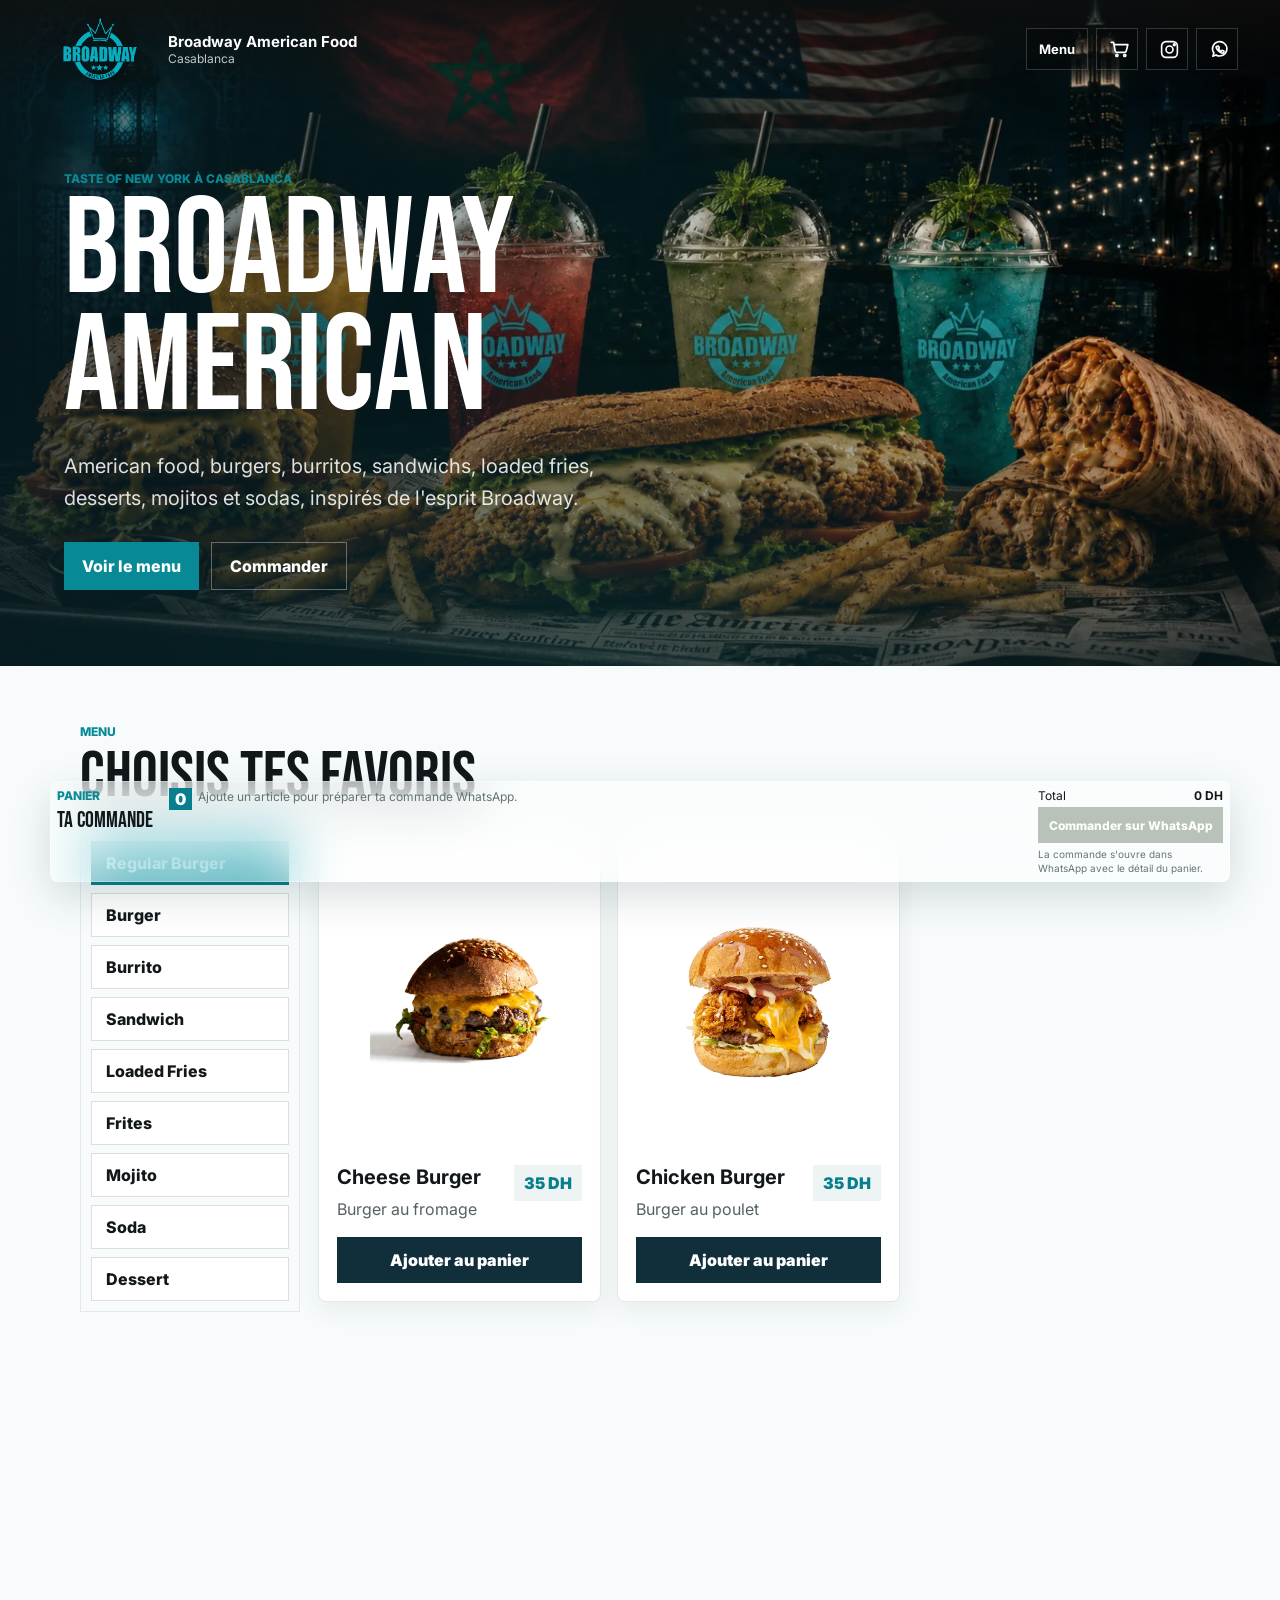
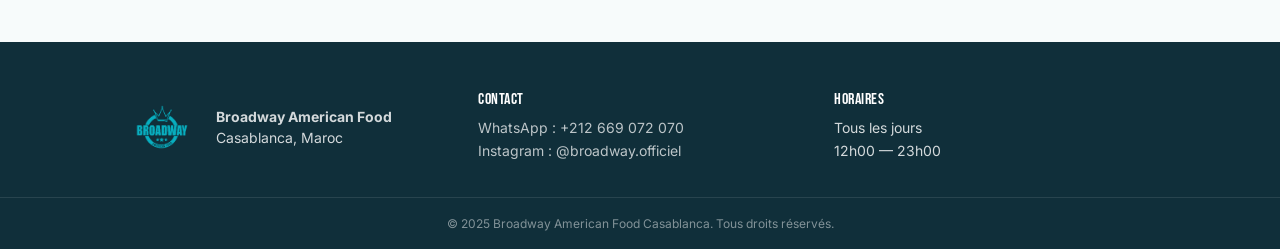
==== commit 0be1cf28: "Add item option modals and mojito images" ====
--- a/index.html
+++ b/index.html
@@ -220,6 +220,53 @@
       </div>
     </footer>
 
+    <div class="sauce-modal" id="sauceModal" role="dialog" aria-modal="true" aria-labelledby="sauceTitle" hidden>
+      <div class="sauce-card">
+        <button class="sauce-close" type="button" id="sauceClose" aria-label="Fermer">×</button>
+        <p class="eyebrow" id="optionEyebrow">Options</p>
+        <h2 id="sauceTitle">Choisis tes options</h2>
+        <p class="sauce-item" id="sauceItemName"></p>
+        <div class="choice-group" id="sauceChoiceGroup">
+          <span>Sauce</span>
+          <div class="sauce-options" aria-label="Choix de sauce">
+            <button type="button" data-sauce="normal">Normal</button>
+            <button type="button" data-sauce="spicy">Spicy</button>
+            <button type="button" data-sauce="mix">Mix</button>
+          </div>
+        </div>
+        <div class="choice-group" id="friesChoiceGroup">
+          <span>Frites</span>
+          <div class="sauce-options fries-options" aria-label="Choix frites">
+            <button type="button" data-fries="with">Avec frite +10 DH</button>
+            <button type="button" data-fries="without">Sans frite</button>
+          </div>
+        </div>
+        <div class="choice-group" id="drinkChoiceGroup">
+          <span>Boisson</span>
+          <div class="sauce-options fries-options" aria-label="Choix boisson">
+            <button type="button" data-drink-option="with">Avec boisson +7 DH</button>
+            <button type="button" data-drink-option="without">Sans boisson</button>
+          </div>
+        </div>
+        <div class="choice-group soda-choice" id="sodaChoice" hidden>
+          <span>Choix de la boisson</span>
+          <div class="soda-options" id="sodaOptions" aria-label="Articles soda"></div>
+        </div>
+        <div class="choice-group" id="dessertChoiceGroup" hidden>
+          <span>Dessert</span>
+          <div class="sauce-options fries-options" aria-label="Choix dessert">
+            <button type="button" data-dessert-option="with">Avec dessert +17 DH</button>
+            <button type="button" data-dessert-option="without">Sans dessert</button>
+          </div>
+        </div>
+        <div class="choice-group soda-choice" id="dessertChoice" hidden>
+          <span>Choix du dessert</span>
+          <div class="soda-options" id="dessertOptions" aria-label="Articles dessert"></div>
+        </div>
+        <button class="sauce-submit" type="button" id="sauceSubmit" disabled>Ajouter au panier</button>
+      </div>
+    </div>
+
     <div class="toast" id="toast" aria-live="assertive" hidden>Ajouté au panier !</div>
 
     <script src="./script.js" defer></script>
--- a/styles.css
+++ b/styles.css
@@ -355,9 +355,10 @@
 .menu-card-image {
   width: 100%;
   aspect-ratio: 4 / 3;
-  object-fit: cover;
+  object-fit: contain;
   border-radius: 6px;
-  background: var(--smoke);
+  background: #fff;
+  padding: 8px;
 }
 
 .menu-card-top {
@@ -545,6 +546,170 @@
   line-height: 1.4;
 }
 
+.cart-item-note {
+  display: block;
+  margin-top: 2px;
+  color: var(--aqua-dark);
+  font-size: 10px;
+  font-weight: 800;
+}
+
+/* ---------- Sauce choice modal ---------- */
+.sauce-modal {
+  position: fixed;
+  z-index: 30;
+  inset: 0;
+  display: grid;
+  place-items: center;
+  padding: 18px;
+  background: rgba(8, 18, 22, 0.58);
+  backdrop-filter: blur(8px);
+}
+
+.sauce-modal[hidden] {
+  display: none;
+}
+
+.sauce-card {
+  position: relative;
+  width: min(460px, 100%);
+  max-height: calc(100vh - 36px);
+  overflow: auto;
+  padding: 24px;
+  border: 1px solid rgba(255, 255, 255, 0.22);
+  border-radius: 8px;
+  background: rgba(247, 251, 251, 0.96);
+  box-shadow: var(--shadow);
+}
+
+.sauce-card h2 {
+  margin: 4px 0 8px;
+  font-family: "Bebas Neue", Impact, sans-serif;
+  font-size: clamp(32px, 8vw, 46px);
+  letter-spacing: 0;
+}
+
+.sauce-item {
+  margin: 0 0 16px;
+  color: #506064;
+  font-weight: 800;
+}
+
+.sauce-close {
+  position: absolute;
+  top: 12px;
+  right: 12px;
+  display: grid;
+  place-items: center;
+  width: 34px;
+  height: 34px;
+  border: 1px solid rgba(18, 23, 26, 0.12);
+  border-radius: 50%;
+  background: #fff;
+  color: var(--ink);
+  cursor: pointer;
+  font-size: 22px;
+  line-height: 1;
+}
+
+.choice-group {
+  display: grid;
+  gap: 8px;
+  margin-top: 14px;
+}
+
+.choice-group[hidden] {
+  display: none;
+}
+
+.choice-group > span {
+  color: #506064;
+  font-size: 12px;
+  font-weight: 900;
+  text-transform: uppercase;
+}
+
+.sauce-options {
+  display: grid;
+  grid-template-columns: repeat(3, 1fr);
+  gap: 8px;
+}
+
+.fries-options {
+  grid-template-columns: repeat(2, 1fr);
+}
+
+.sauce-options button {
+  min-height: 46px;
+  border: 0;
+  border-radius: 6px;
+  background: var(--navy);
+  color: #fff;
+  cursor: pointer;
+  font-weight: 900;
+  text-transform: uppercase;
+}
+
+.sauce-options button:hover,
+.sauce-options button.selected {
+  background: var(--aqua);
+}
+
+.soda-choice[hidden] {
+  display: none;
+}
+
+.soda-options {
+  display: grid;
+  grid-template-columns: repeat(2, 1fr);
+  gap: 8px;
+}
+
+.soda-options button {
+  min-height: 54px;
+  padding: 8px 10px;
+  border: 1px solid rgba(16, 47, 58, 0.16);
+  border-radius: 6px;
+  background: #fff;
+  color: var(--ink);
+  cursor: pointer;
+  text-align: left;
+  font-weight: 900;
+}
+
+.soda-options button small {
+  display: block;
+  margin-top: 2px;
+  color: #657274;
+  font-size: 10px;
+  font-weight: 800;
+}
+
+.soda-options button:hover,
+.soda-options button.selected {
+  border-color: var(--aqua);
+  background: var(--cream);
+  color: var(--aqua-dark);
+}
+
+.sauce-submit {
+  width: 100%;
+  min-height: 46px;
+  margin-top: 18px;
+  border: 0;
+  border-radius: 6px;
+  background: var(--red);
+  color: #fff;
+  cursor: pointer;
+  font-weight: 900;
+  text-transform: uppercase;
+}
+
+.sauce-submit:disabled {
+  cursor: not-allowed;
+  background: #b9c2b9;
+}
+
 /* ---------- Toast notification ---------- */
 .toast {
   position: fixed;
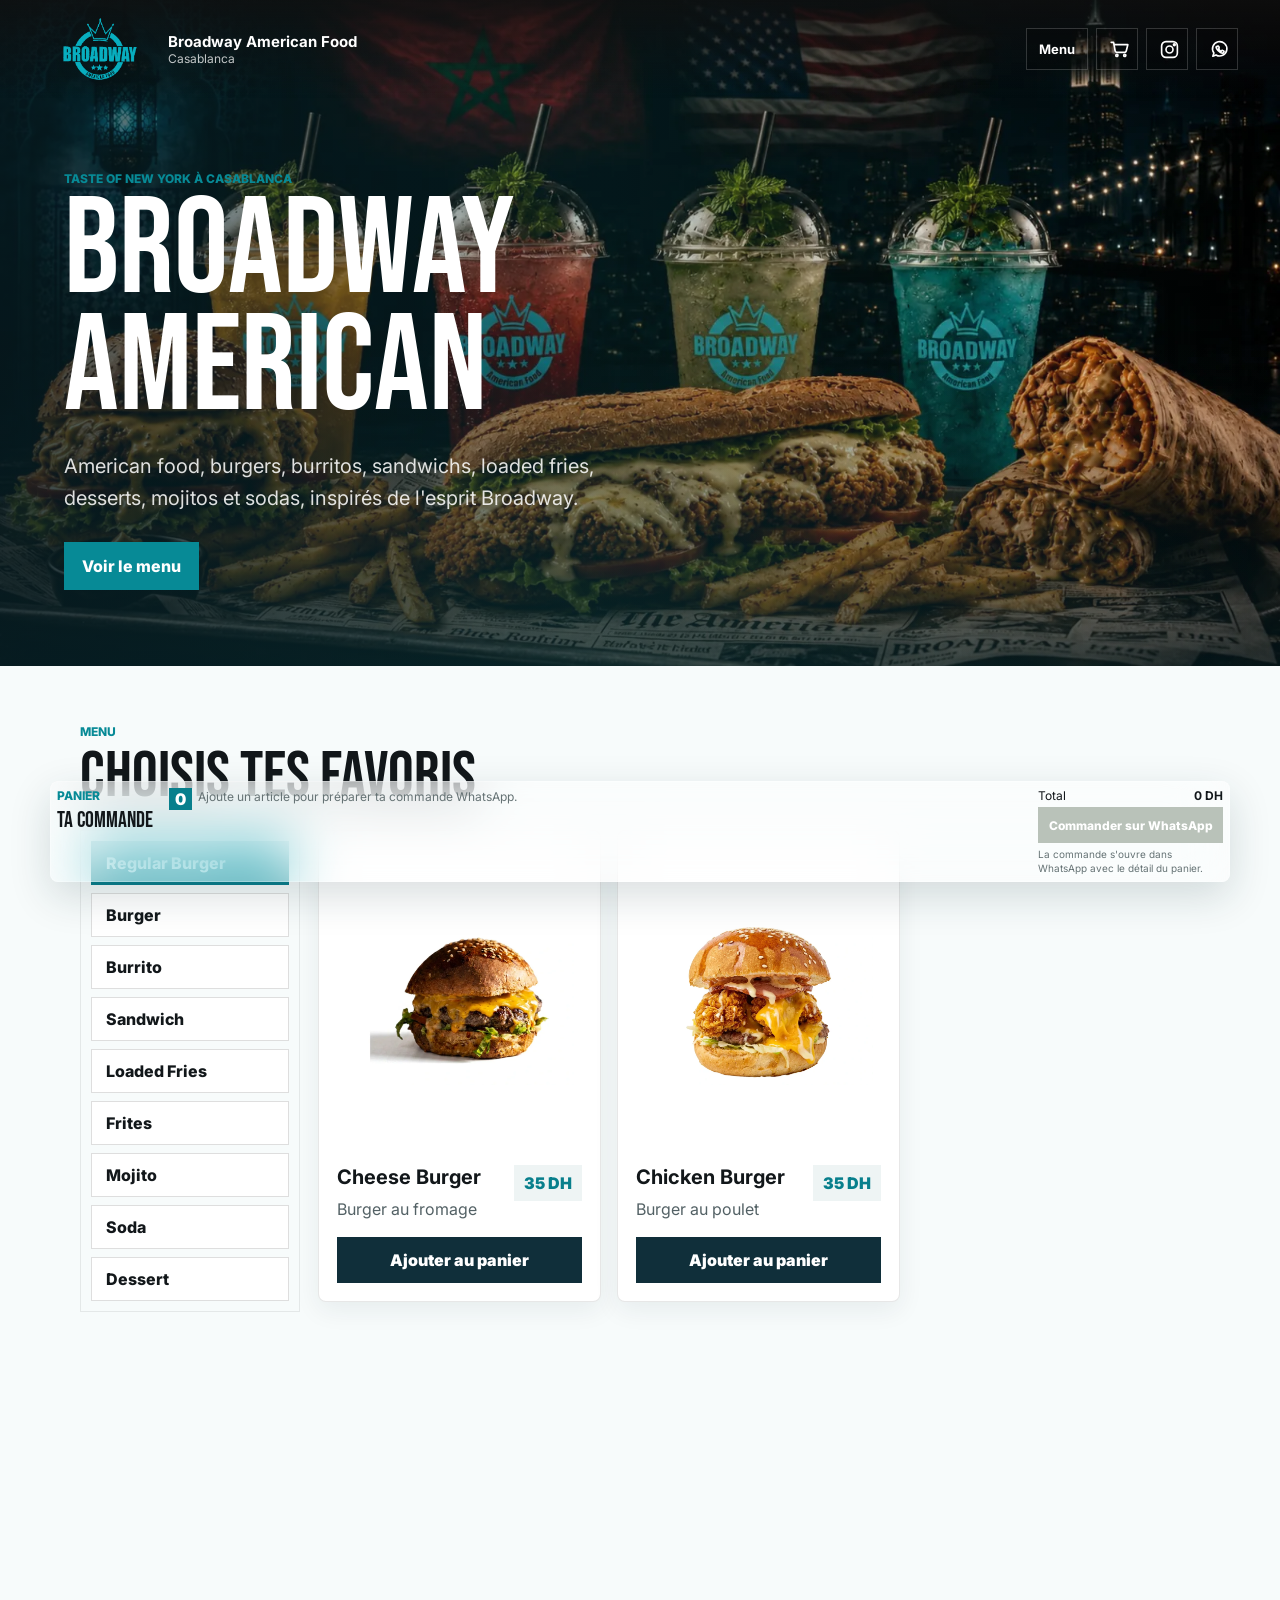
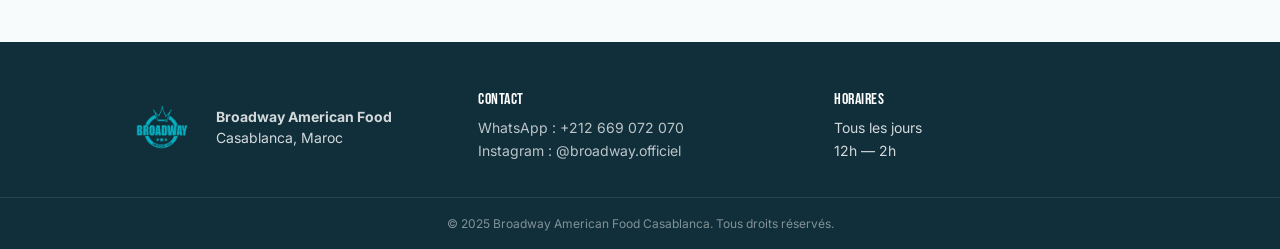
==== commit 816ea417: "Update Broadway sandwich image and hours" ====
--- a/index.html
+++ b/index.html
@@ -123,7 +123,6 @@
           </p>
           <div class="hero-actions">
             <a class="button primary" href="#menu">Voir le menu</a>
-            <a class="button ghost" href="#panier">Commander</a>
           </div>
         </div>
       </section>
@@ -211,7 +210,7 @@
           <h3>Horaires</h3>
           <ul>
             <li>Tous les jours</li>
-            <li>12h00 — 23h00</li>
+            <li>12h — 2h</li>
           </ul>
         </div>
       </div>
